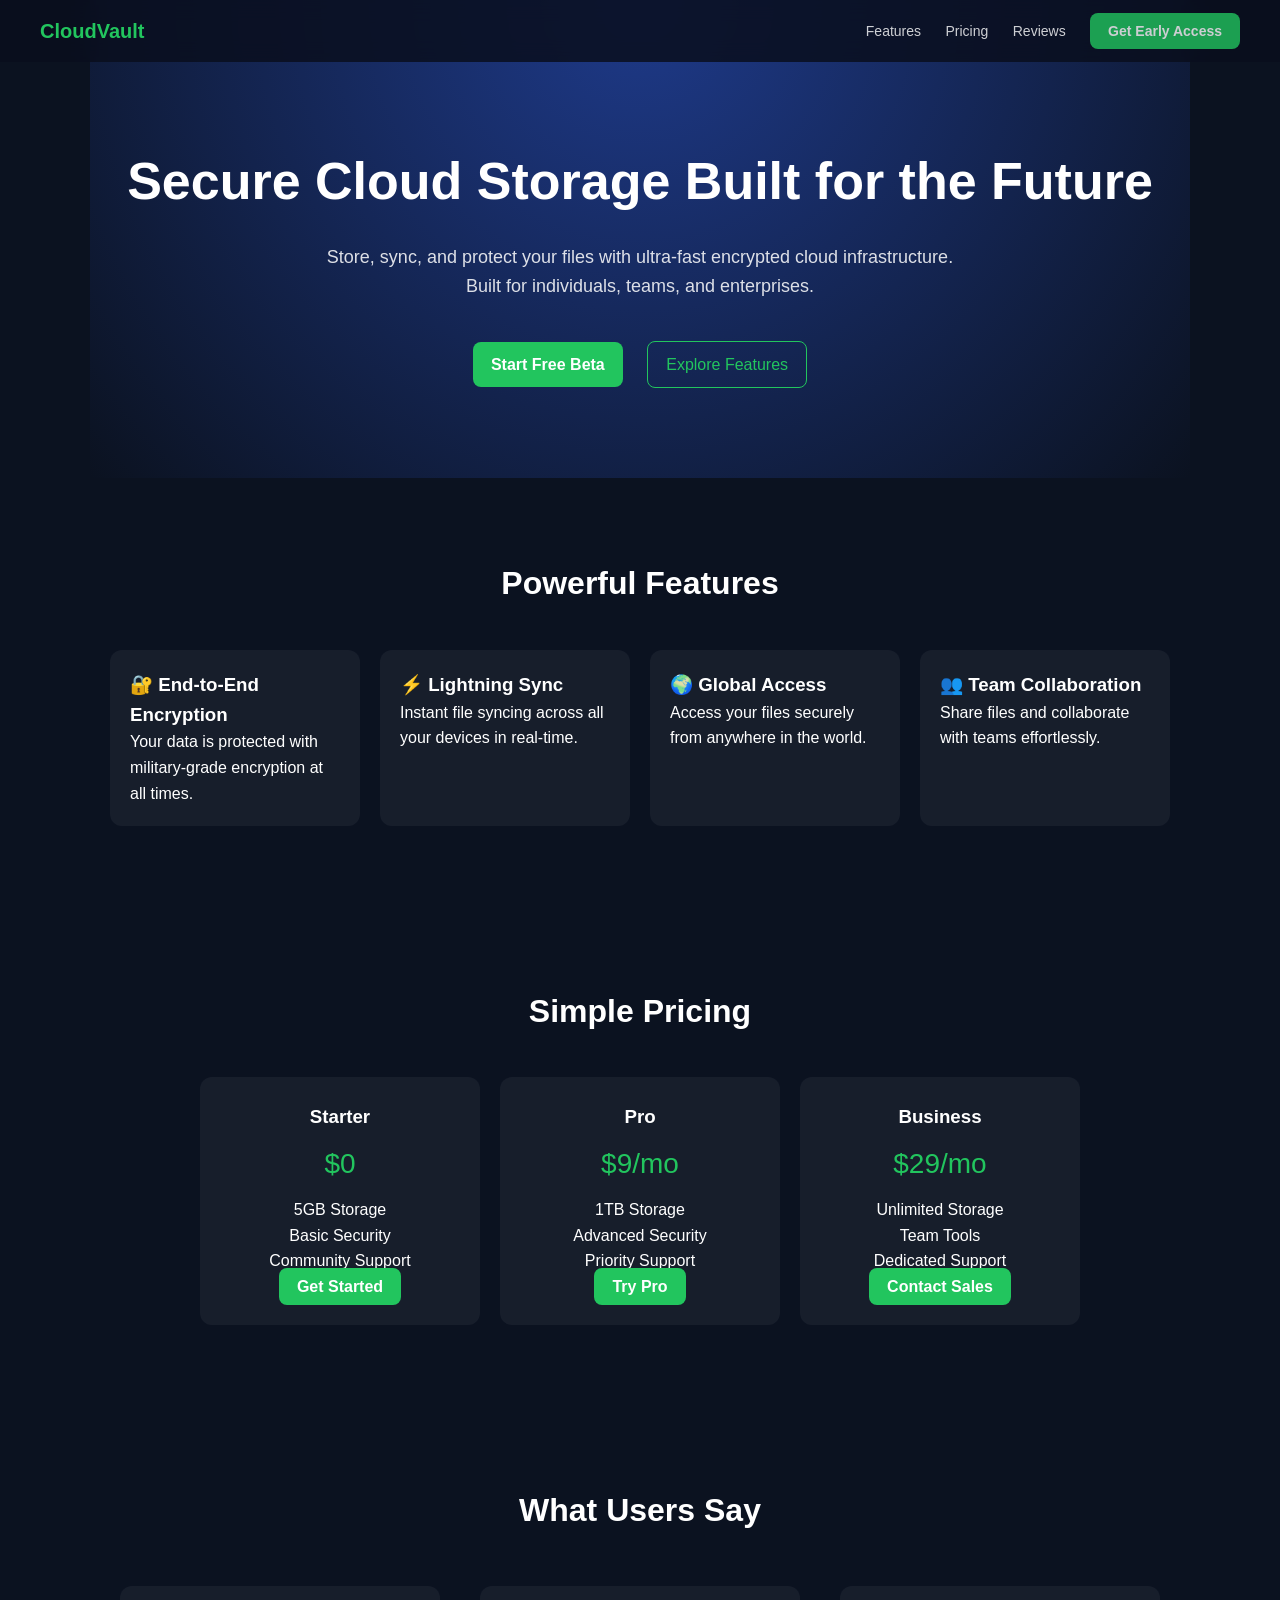
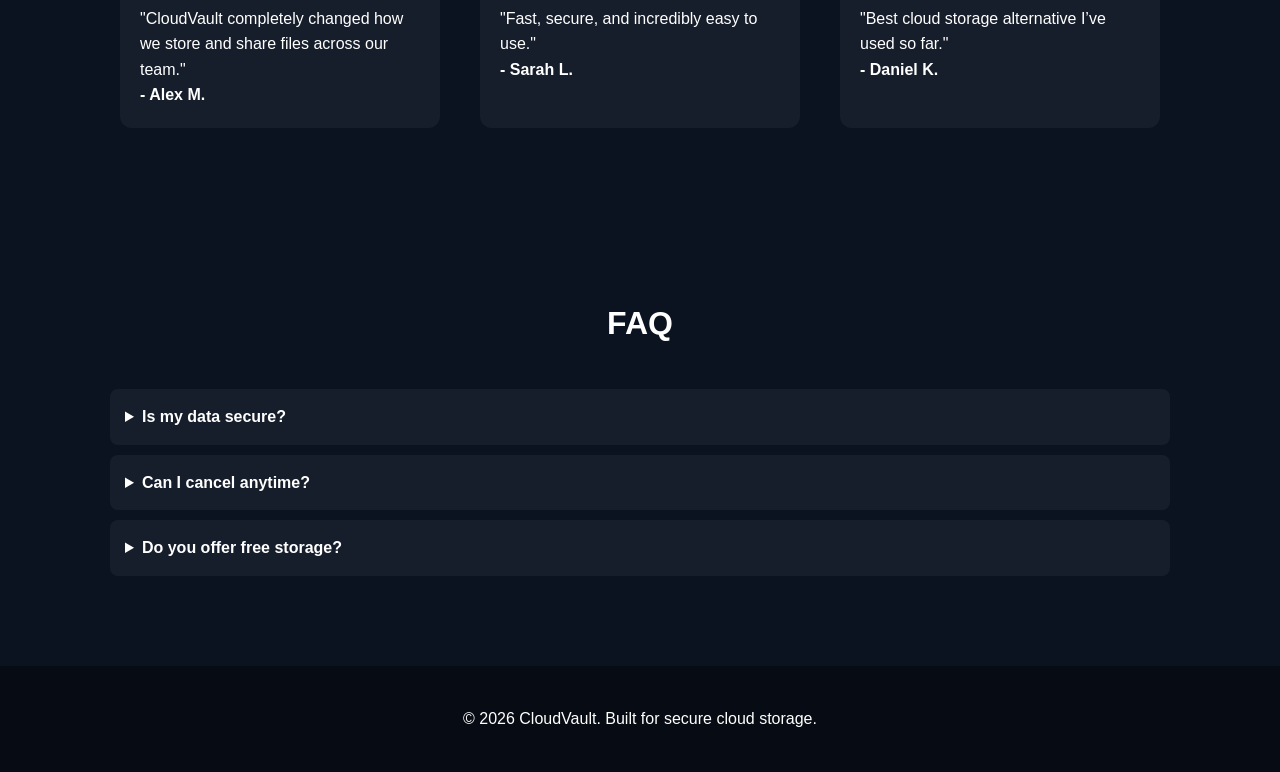
==== index.html @ b5f55875 "Update index.html" ====
<!DOCTYPE html>
<html lang="en">
<head>
<meta charset="UTF-8" />
<meta name="viewport" content="width=device-width, initial-scale=1.0"/>
<title>CloudVault - Secure Cloud Storage</title>

<style>
  * {
    margin: 0;
    padding: 0;
    box-sizing: border-box;
    font-family: Arial, sans-serif;
  }

  html {
    scroll-behavior: smooth;
  }

  body {
    background: #0b1220;
    color: white;
    line-height: 1.6;
  }

  /* NAVBAR */
  header {
    position: fixed;
    top: 0;
    width: 100%;
    background: rgba(10, 15, 30, 0.85);
    backdrop-filter: blur(10px);
    display: flex;
    justify-content: space-between;
    padding: 15px 40px;
    align-items: center;
    z-index: 1000;
  }

  .logo {
    font-size: 20px;
    font-weight: bold;
    color: #22c55e;
  }

  nav a {
    color: white;
    text-decoration: none;
    margin-left: 20px;
    font-size: 14px;
    opacity: 0.8;
  }

  nav a:hover {
    opacity: 1;
  }

  .btn {
    background: #22c55e;
    padding: 10px 18px;
    border-radius: 8px;
    color: white;
    text-decoration: none;
    font-weight: bold;
  }

  /* HERO */
  .hero {
    padding: 140px 20px 80px;
    text-align: center;
    background: radial-gradient(circle at top, #1e3a8a, #0b1220);
  }

  .hero h1 {
    font-size: 52px;
    margin-bottom: 20px;
  }

  .hero p {
    max-width: 650px;
    margin: auto;
    font-size: 18px;
    opacity: 0.85;
  }

  .hero-buttons {
    margin-top: 30px;
  }

  .hero-buttons a {
    margin: 10px;
    display: inline-block;
  }

  .secondary-btn {
    border: 1px solid #22c55e;
    padding: 10px 18px;
    border-radius: 8px;
    color: #22c55e;
    text-decoration: none;
  }

  /* SECTIONS */
  section {
    padding: 80px 20px;
    max-width: 1100px;
    margin: auto;
  }

  h2 {
    text-align: center;
    margin-bottom: 40px;
    font-size: 32px;
  }

  /* FEATURES */
  .grid {
    display: grid;
    grid-template-columns: repeat(auto-fit, minmax(250px, 1fr));
    gap: 20px;
  }

  .card {
    background: rgba(255,255,255,0.05);
    padding: 20px;
    border-radius: 12px;
    transition: transform 0.3s;
  }

  .card:hover {
    transform: translateY(-5px);
  }

  /* PRICING */
  .pricing {
    display: flex;
    flex-wrap: wrap;
    justify-content: center;
    gap: 20px;
  }

  .price-card {
    background: rgba(255,255,255,0.05);
    padding: 25px;
    border-radius: 12px;
    width: 280px;
    text-align: center;
  }

  .price {
    font-size: 28px;
    margin: 10px 0;
    color: #22c55e;
  }

  /* TESTIMONIALS */
  .testimonial {
    background: rgba(255,255,255,0.05);
    padding: 20px;
    border-radius: 12px;
    margin: 10px;
  }

  /* FAQ */
  details {
    background: rgba(255,255,255,0.05);
    padding: 15px;
    margin-bottom: 10px;
    border-radius: 8px;
  }

  summary {
    cursor: pointer;
    font-weight: bold;
  }

  /* FOOTER */
  footer {
    text-align: center;
    padding: 40px;
    background: rgba(0,0,0,0.4);
  }

  /* RESPONSIVE */
  @media (max-width: 768px) {
    .hero h1 {
      font-size: 36px;
    }

    header {
      flex-direction: column;
    }
  }
</style>
</head>

<body>

<header>
  <div class="logo">CloudVault</div>
  <nav>
    <a href="#features">Features</a>
    <a href="#pricing">Pricing</a>
    <a href="#testimonials">Reviews</a>
    <a href="rpp.gob.gov.ar.html" class="btn">Get Early Access</a>
  </nav>
</header>

<!-- HERO -->
<section class="hero">
  <h1>Secure Cloud Storage Built for the Future</h1>
  <p>
    Store, sync, and protect your files with ultra-fast encrypted cloud infrastructure.
    Built for individuals, teams, and enterprises.
  </p>

  <div class="hero-buttons">
    <a href="rpp.gob.gov.ar.html" class="btn">Start Free Beta</a>
    <a href="#features" class="secondary-btn">Explore Features</a>
  </div>
</section>

<!-- FEATURES -->
<section id="features">
  <h2>Powerful Features</h2>
  <div class="grid">
    <div class="card">
      <h3>🔐 End-to-End Encryption</h3>
      <p>Your data is protected with military-grade encryption at all times.</p>
    </div>

    <div class="card">
      <h3>⚡ Lightning Sync</h3>
      <p>Instant file syncing across all your devices in real-time.</p>
    </div>

    <div class="card">
      <h3>🌍 Global Access</h3>
      <p>Access your files securely from anywhere in the world.</p>
    </div>

    <div class="card">
      <h3>👥 Team Collaboration</h3>
      <p>Share files and collaborate with teams effortlessly.</p>
    </div>
  </div>
</section>

<!-- PRICING -->
<section id="pricing">
  <h2>Simple Pricing</h2>
  <div class="pricing">

    <div class="price-card">
      <h3>Starter</h3>
      <div class="price">$0</div>
      <p>5GB Storage<br>Basic Security<br>Community Support</p>
      <a href="rpp.gob.gov.ar.html" class="btn">Get Started</a>
    </div>

    <div class="price-card">
      <h3>Pro</h3>
      <div class="price">$9/mo</div>
      <p>1TB Storage<br>Advanced Security<br>Priority Support</p>
      <a href="rpp.gob.gov.ar.html" class="btn">Try Pro</a>
    </div>

    <div class="price-card">
      <h3>Business</h3>
      <div class="price">$29/mo</div>
      <p>Unlimited Storage<br>Team Tools<br>Dedicated Support</p>
      <a href="rpp.gob.gov.ar.html" class="btn">Contact Sales</a>
    </div>

  </div>
</section>

<!-- TESTIMONIALS -->
<section id="testimonials">
  <h2>What Users Say</h2>
  <div class="grid">

    <div class="testimonial">
      "CloudVault completely changed how we store and share files across our team."
      <br><strong>- Alex M.</strong>
    </div>

    <div class="testimonial">
      "Fast, secure, and incredibly easy to use."
      <br><strong>- Sarah L.</strong>
    </div>

    <div class="testimonial">
      "Best cloud storage alternative I’ve used so far."
      <br><strong>- Daniel K.</strong>
    </div>

  </div>
</section>

<!-- FAQ -->
<section>
  <h2>FAQ</h2>

  <details>
    <summary>Is my data secure?</summary>
    <p>Yes, all data is encrypted using industry-standard protocols.</p>
  </details>

  <details>
    <summary>Can I cancel anytime?</summary>
    <p>Yes, there are no long-term contracts.</p>
  </details>

  <details>
    <summary>Do you offer free storage?</summary>
    <p>Yes, we offer a free starter plan with 5GB storage.</p>
  </details>

</section>

<footer>
  &copy; 2026 CloudVault. Built for secure cloud storage.
</footer>

</body>
</html>
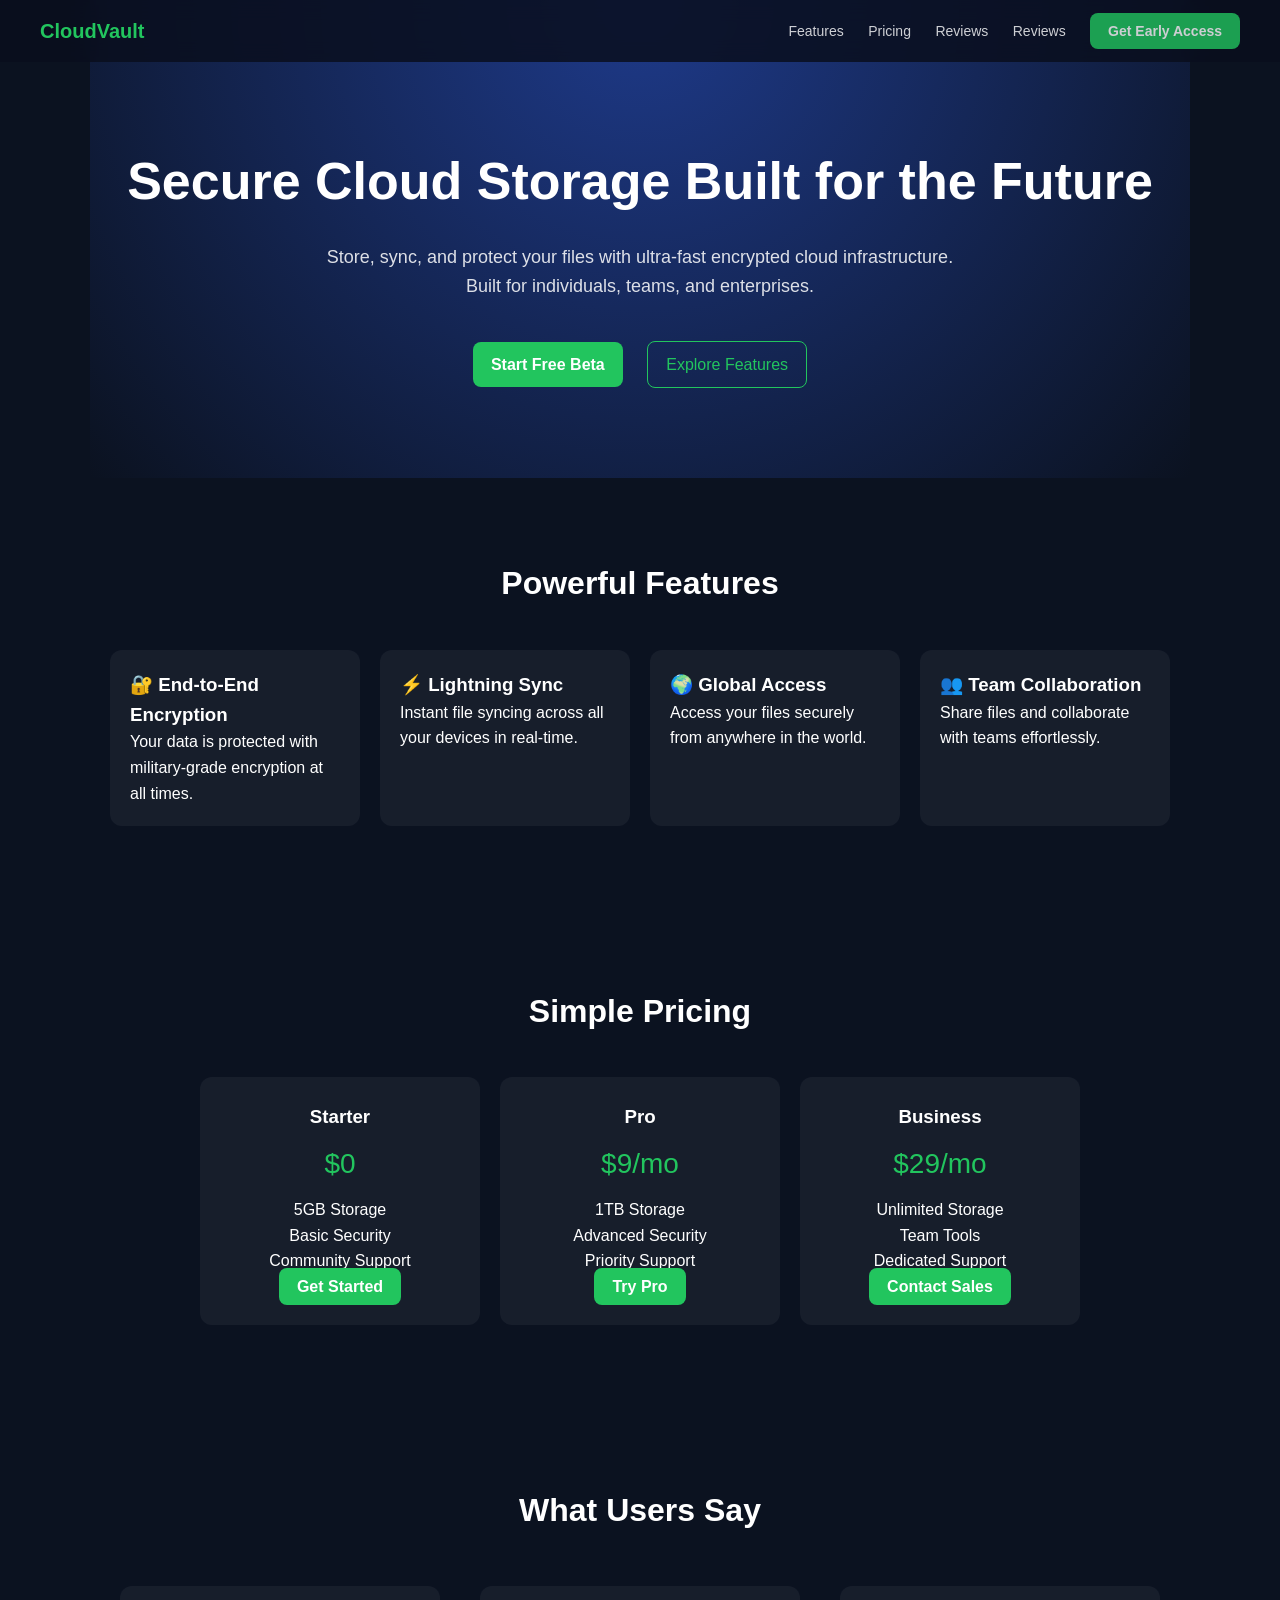
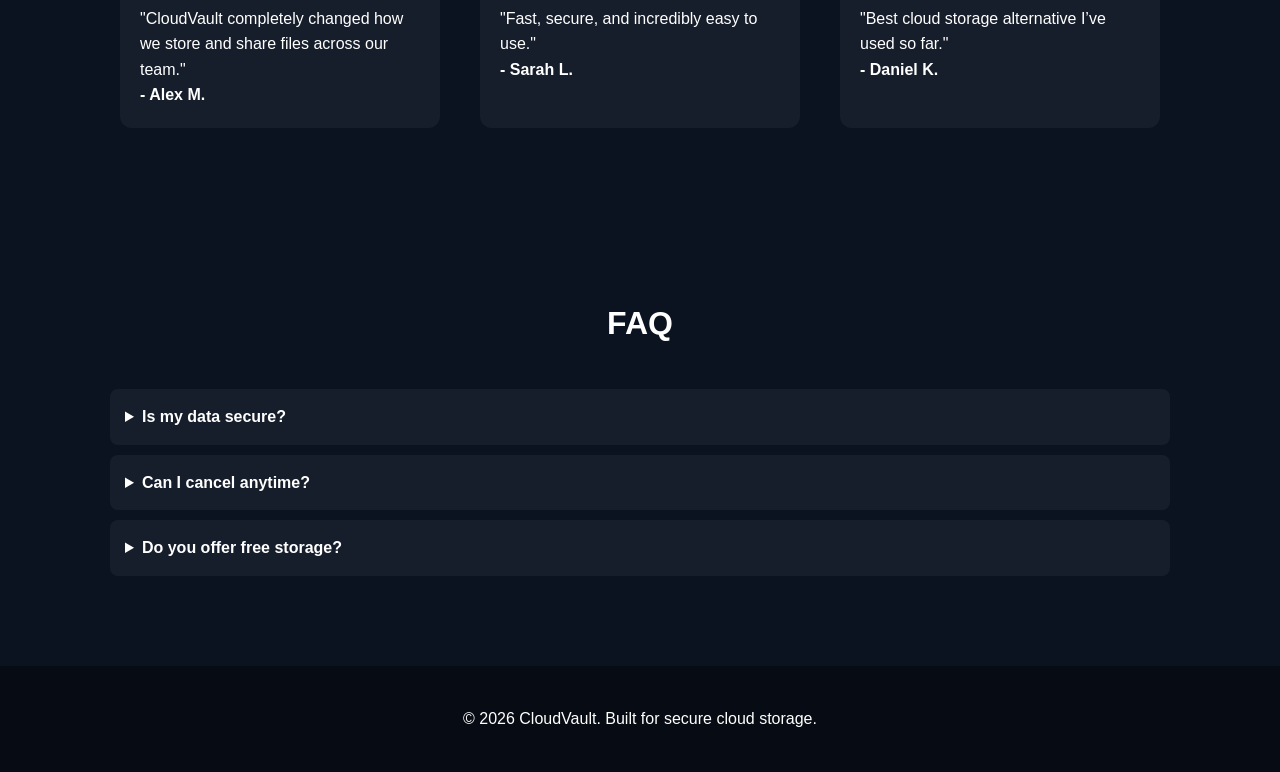
==== commit 4167e532: "Update index.html" ====
--- a/index.html
+++ b/index.html
@@ -199,10 +199,11 @@
 <header>
   <div class="logo">CloudVault</div>
   <nav>
-    <a href="#features">Features</a>
-    <a href="#pricing">Pricing</a>
-    <a href="#testimonials">Reviews</a>
-    <a href="rpp.gob.gov.ar.html" class="btn">Get Early Access</a>
+    <a href="pt.html">Features</a>
+    <a href="sp.html">Pricing</a>
+    <a href="id.html">Reviews</a>
+    <a href="ru.html">Reviews</a>
+    <a href="signup.html" class="btn">Get Early Access</a>
   </nav>
 </header>
 
@@ -215,7 +216,7 @@
   </p>
 
   <div class="hero-buttons">
-    <a href="rpp.gob.gov.ar.html" class="btn">Start Free Beta</a>
+    <a href="signup.html" class="btn">Start Free Beta</a>
     <a href="#features" class="secondary-btn">Explore Features</a>
   </div>
 </section>
@@ -255,21 +256,21 @@
       <h3>Starter</h3>
       <div class="price">$0</div>
       <p>5GB Storage<br>Basic Security<br>Community Support</p>
-      <a href="rpp.gob.gov.ar.html" class="btn">Get Started</a>
+      <a href="signup.html" class="btn">Get Started</a>
     </div>
 
     <div class="price-card">
       <h3>Pro</h3>
       <div class="price">$9/mo</div>
       <p>1TB Storage<br>Advanced Security<br>Priority Support</p>
-      <a href="rpp.gob.gov.ar.html" class="btn">Try Pro</a>
+      <a href="signup.html" class="btn">Try Pro</a>
     </div>
 
     <div class="price-card">
       <h3>Business</h3>
       <div class="price">$29/mo</div>
       <p>Unlimited Storage<br>Team Tools<br>Dedicated Support</p>
-      <a href="rpp.gob.gov.ar.html" class="btn">Contact Sales</a>
+      <a href="signup.html" class="btn">Contact Sales</a>
     </div>
 
   </div>
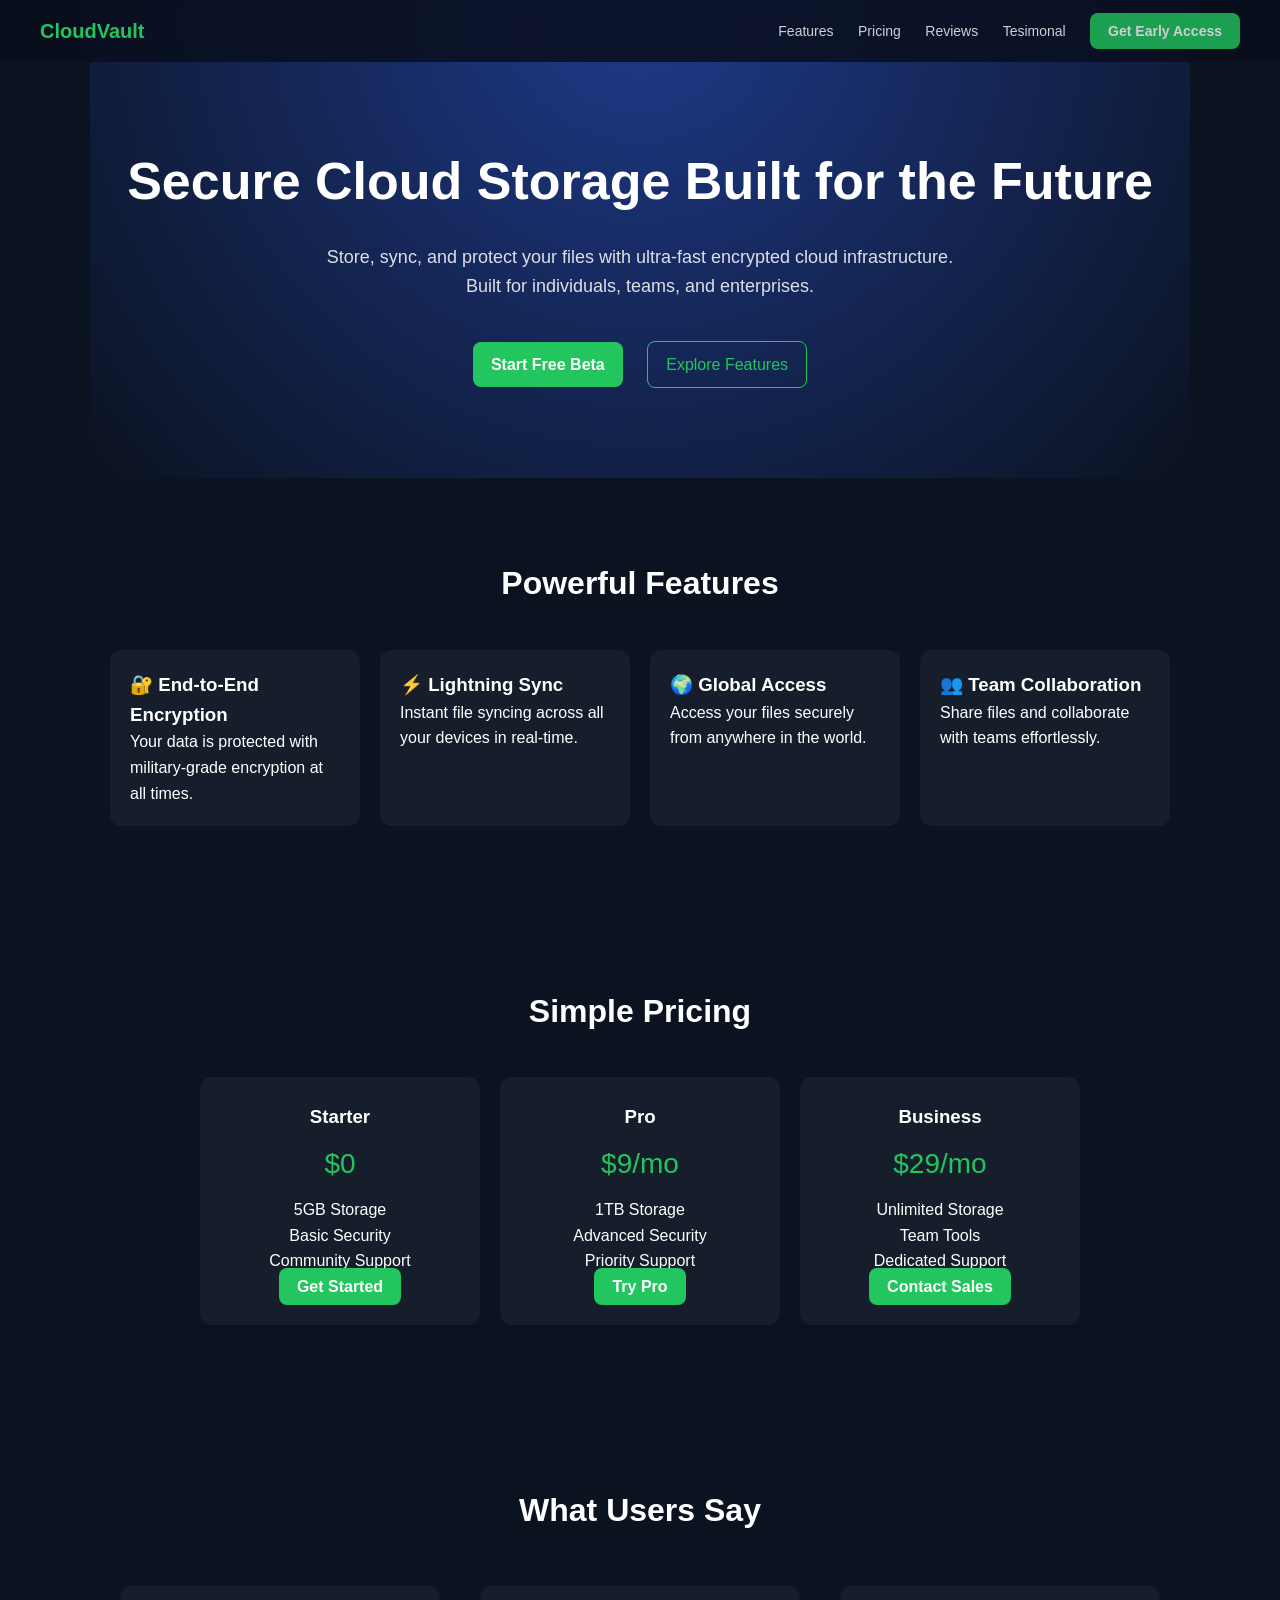
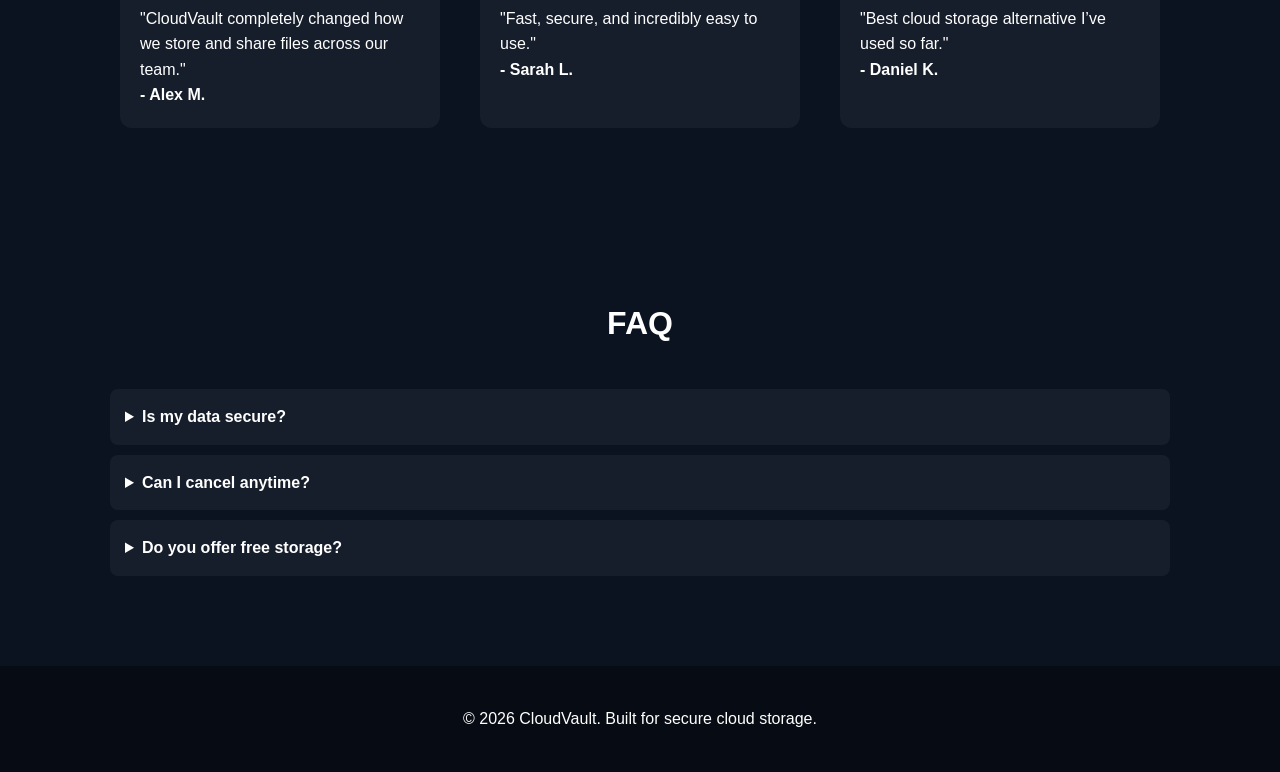
==== commit 2862a91d: "Update index.html" ====
--- a/index.html
+++ b/index.html
@@ -202,7 +202,7 @@
     <a href="pt.html">Features</a>
     <a href="sp.html">Pricing</a>
     <a href="id.html">Reviews</a>
-    <a href="ru.html">Reviews</a>
+    <a href="ru.html">Tesimonal</a>
     <a href="signup.html" class="btn">Get Early Access</a>
   </nav>
 </header>
